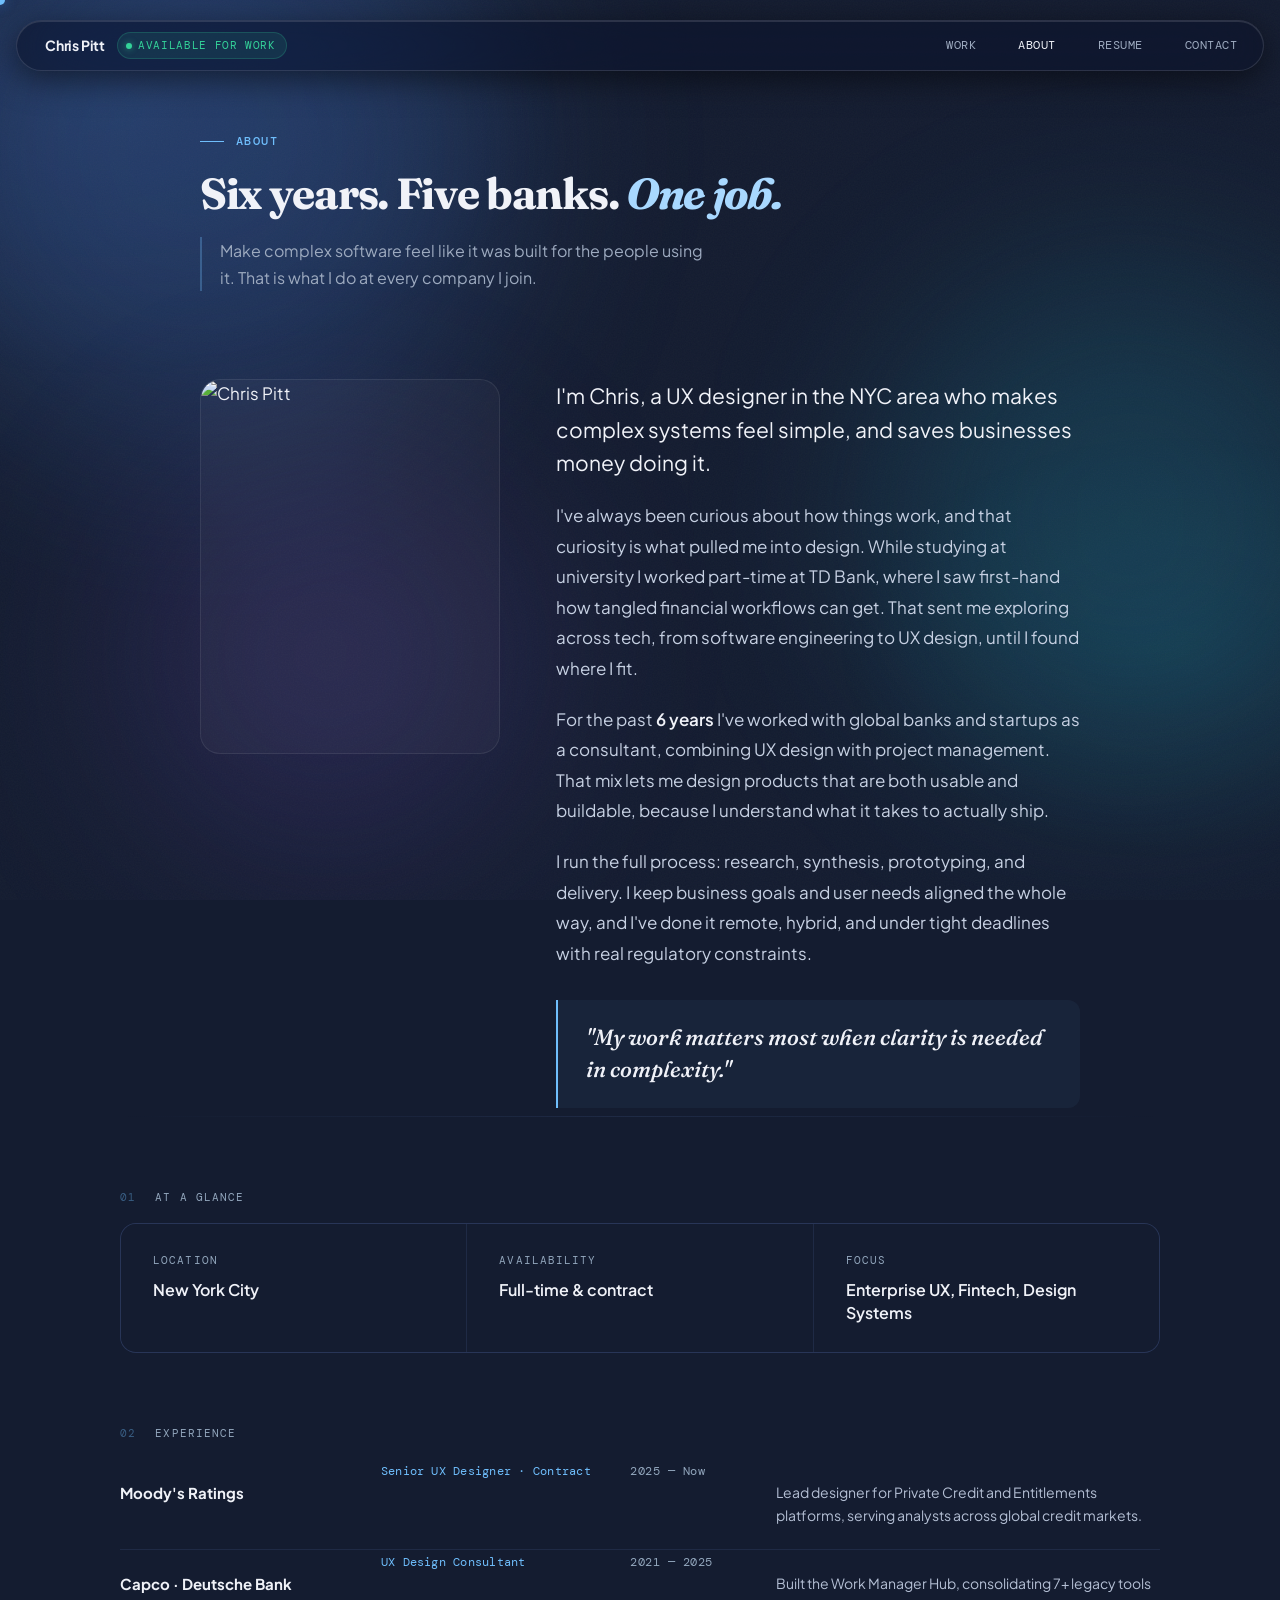
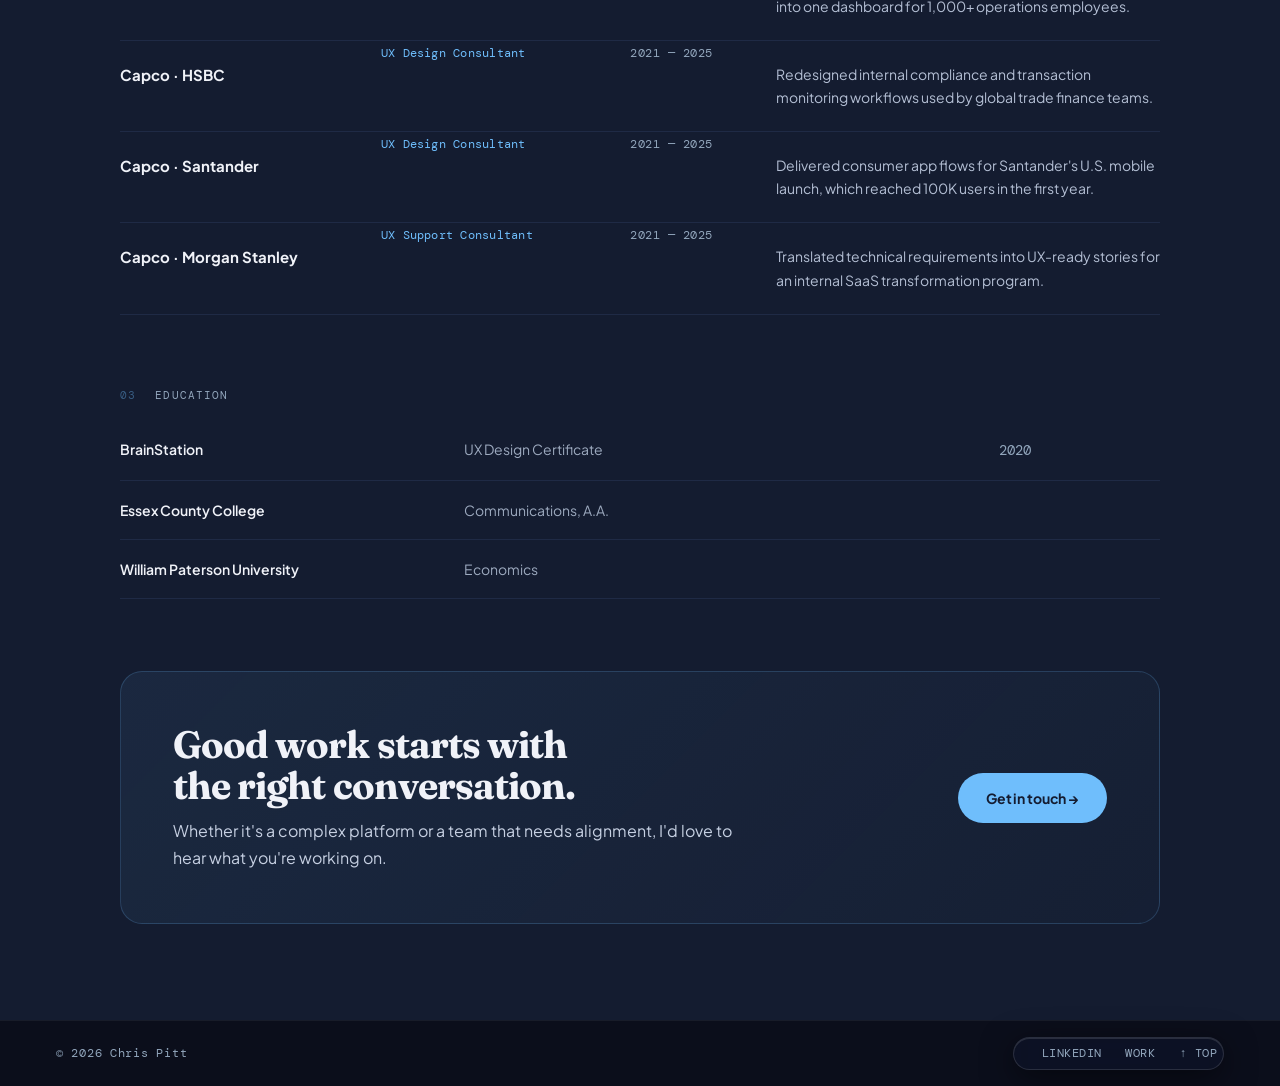
==== about.html @ 43b33322 "Fix About CTA wrapping to 2 lines on mobile Reduce CTA padding and heading size at small breakpoints" ====
<!DOCTYPE html>
<html lang="en">
<head>
  <meta charset="UTF-8" />
  <meta name="viewport" content="width=device-width, initial-scale=1.0" />
  <title>About — Chris Pitt UX Designer</title>
  <meta name="description" content="Senior UX Designer based in New York. 6+ years designing enterprise platforms for global financial institutions." />
  <link rel="preconnect" href="https://fonts.googleapis.com" />
  <link rel="preconnect" href="https://fonts.gstatic.com" crossorigin />
  <link href="https://fonts.googleapis.com/css2?family=Plus+Jakarta+Sans:wght@300;400;500;600;700;800&family=DM+Mono:wght@300;400;500&family=Fraunces:ital,wght@0,400;0,700;0,800;1,400;1,700&display=swap" rel="stylesheet" />
  <style>
    *, *::before, *::after { box-sizing: border-box; margin: 0; padding: 0; }
    html { scroll-behavior: smooth; }
    :root {
      --bg: #141C30; --border: rgba(99,130,200,.14);
      --text: #F0F2F8; --muted: #9DAABF; --subtle: #92A6BC;
      --accent: #6FBEFC; --accent-2: #A8D8FF;
      --ease: cubic-bezier(0.16, 1, 0.3, 1);
    }
    body { background: var(--bg); color: var(--text); font-family: 'Plus Jakarta Sans', sans-serif; font-size: 17px; line-height: 1.6; -webkit-font-smoothing: antialiased; overflow-x: hidden; cursor: none; }
    body::before { content: ''; position: fixed; inset: 0; background: radial-gradient(ellipse 60% 50% at 8% 12%, rgba(79,142,247,.11) 0%, transparent 60%), radial-gradient(ellipse 45% 40% at 92% 72%, rgba(34,211,238,.07) 0%, transparent 60%); pointer-events: none; z-index: 0; }
    body::after { content: ''; position: fixed; inset: 0; pointer-events: none; z-index: 0; opacity: 0.035; background-image: url("data:image/svg+xml,%3Csvg xmlns='http://www.w3.org/2000/svg' width='300' height='300'%3E%3Cfilter id='n'%3E%3CfeTurbulence type='fractalNoise' baseFrequency='0.75' numOctaves='4' stitchTiles='stitch'/%3E%3C/filter%3E%3Crect width='300' height='300' filter='url(%23n)'/%3E%3C/svg%3E"); background-size: 300px 300px; }
    a { color: inherit; text-decoration: none; cursor: none; }
    ul { list-style: none; }
    button { font-family: inherit; cursor: none; border: none; background: none; }

    #progress-bar { position: fixed; top: 0; left: 0; height: 2px; width: 0%; background: linear-gradient(90deg, var(--accent), #A8D8FF); z-index: 9998; transition: width .1s linear; box-shadow: 0 0 8px rgba(111,190,252,.5); }
    #cur { width: 10px; height: 10px; background: var(--accent); border-radius: 50%; position: fixed; top: 0; left: 0; pointer-events: none; z-index: 9999; transform: translate(-50%,-50%); transition: width .2s var(--ease), height .2s var(--ease), opacity .2s; box-shadow: 0 0 12px rgba(79,142,247,.5); }
    body.ch #cur { width: 36px; height: 36px; opacity: .6; }

    .bg-orbs { position: fixed; inset: 0; pointer-events: none; z-index: 0; overflow: hidden; }
    .bg-orb { position: absolute; border-radius: 50%; filter: blur(100px); animation: drift 22s ease-in-out infinite; }
    .bg-orb-1 { width: 600px; height: 600px; top: -150px; left: -100px; background: rgba(79,142,247,.22); }
    .bg-orb-2 { width: 500px; height: 500px; top: 30%; right: -100px; background: rgba(34,211,238,.15); animation-delay: -7s; animation-duration: 25s; }
    .bg-orb-3 { width: 400px; height: 400px; bottom: 5%; left: 10%; background: rgba(139,92,246,.15); animation-delay: -14s; }
    @keyframes drift { 0%,100%{transform:translate(0,0) scale(1)} 33%{transform:translate(40px,-50px) scale(1.06)} 66%{transform:translate(-30px,35px) scale(.95)} }
    .particles { position: fixed; inset: 0; pointer-events: none; z-index: 0; overflow: hidden; }
    .particle { position: absolute; width: 2px; height: 2px; background: white; border-radius: 50%; opacity: 0; animation: float-up linear infinite; }
    @keyframes float-up { 0%{transform:translateY(100vh) scale(0);opacity:0} 10%{opacity:.4} 90%{opacity:.15} 100%{transform:translateY(-10vh) scale(1.2);opacity:0} }

    main, header, footer { position: relative; z-index: 1; }

    /* ── Nav ── */
    .site-header { position: fixed; top: 20px; left: 50%; transform: translateX(-50%); z-index: 100; width: calc(100% - 32px); max-width: 1400px; }
    nav { display: flex; align-items: center; justify-content: space-between; padding: 6px 6px 6px 28px; background: rgba(15,20,40,.65); backdrop-filter: blur(40px) saturate(200%); -webkit-backdrop-filter: blur(40px) saturate(200%); border: 1px solid rgba(255,255,255,.12); border-radius: 100px; box-shadow: inset 0 1px 0 rgba(255,255,255,.12), 0 8px 32px rgba(0,0,0,.5); }
    .nav-logo { font-size: 14px; font-weight: 700; color: var(--text); letter-spacing: -.015em; }
    .nav-links { display: flex; align-items: center; gap: 2px; }
    .nav-link { font-family: 'DM Mono', monospace; font-size: 12px; color: var(--muted); letter-spacing: .04em; text-transform: uppercase; padding: 9px 20px; border-radius: 100px; transition: background .2s var(--ease), color .2s var(--ease); display: block; }
    .nav-link:hover { background: rgba(255,255,255,.08); color: var(--text); }
    .nav-link.active { color: var(--text); }

    /* ── Editorial Hero ── */
    .hero { padding: 132px 80px 24px; max-width: 1040px; margin: 0 auto; }
    .hero-eyebrow { font-family: 'DM Mono', monospace; font-size: 12px; color: var(--accent); letter-spacing: .12em; text-transform: uppercase; font-weight: 500; margin-bottom: 20px; display: flex; align-items: center; gap: 12px; }
    .hero-eyebrow::before { content: ''; display: block; width: 24px; height: 1px; background: var(--accent); }
    .hero-statement { font-family: 'Fraunces', serif; font-size: clamp(30px, 3.4vw, 46px); font-weight: 700; line-height: 1.05; letter-spacing: -.03em; margin-bottom: 20px; }
    .hero-statement em { font-style: italic; color: var(--accent-2); }
    .hero-one-liner { font-size: 16px; color: var(--muted); max-width: 520px; line-height: 1.7; border-left: 2px solid rgba(111,190,252,.3); padding-left: 18px; }

    /* ── Story ── */
    .story-wrap { max-width: 1040px; margin: 0 auto; padding: 64px 80px 8px; }
    .story { display: grid; grid-template-columns: 300px 1fr; gap: 56px; align-items: start; }
    .story-portrait { aspect-ratio: 4/5; border-radius: 20px; overflow: hidden; background: rgba(255,255,255,.03); border: 1px solid rgba(255,255,255,.08); display: flex; align-items: center; justify-content: center; position: sticky; top: 120px; }
    .story-portrait img { width: 100%; height: 100%; object-fit: cover; display: block; }
    .story-portrait-ph { display: flex; flex-direction: column; align-items: center; gap: 12px; color: var(--subtle); }
    .story-portrait-ph span { font-family: 'DM Mono', monospace; font-size: 11px; letter-spacing: .08em; text-transform: uppercase; }
    .story-body p { font-size: 17px; color: #C6D0E2; line-height: 1.8; margin-bottom: 20px; }
    .story-body p strong { color: var(--text); font-weight: 600; }
    .story-lead { font-size: 21px !important; color: var(--text) !important; line-height: 1.6 !important; }
    .story-quote { margin-top: 32px; padding: 22px 28px; border-left: 2px solid var(--accent); background: rgba(111,190,252,.05); border-radius: 0 12px 12px 0; }
    .story-quote p { font-family: 'Fraunces', serif; font-size: 22px; font-weight: 500; font-style: italic; color: var(--text); line-height: 1.45; margin: 0 !important; }

    /* ── Divider ── */
    .section-divider { height: 1px; background: linear-gradient(90deg, transparent, var(--border), transparent); margin: 0 80px; max-width: 1040px; margin-left: auto; margin-right: auto; }

    /* ── Facts layout ── */
    .facts-wrap { max-width: 1200px; margin: 0 auto; padding: 72px 80px 96px; }

    /* ── Section header ── */
    .facts-section-head { display: flex; align-items: baseline; gap: 20px; margin-bottom: 16px; }
    .facts-section-num { font-family: 'DM Mono', monospace; font-size: 11px; color: rgba(111,190,252,.4); letter-spacing: .06em; }
    .facts-section-label { font-family: 'DM Mono', monospace; font-size: 11px; color: var(--subtle); letter-spacing: .10em; text-transform: uppercase; }

    /* ── Experience table ── */
    .exp-table { width: 100%; border-collapse: collapse; margin-bottom: 72px; }
    .exp-table tbody tr { border-bottom: 1px solid var(--border); transition: background .2s var(--ease); }
    .exp-table tbody tr:hover { background: rgba(255,255,255,.025); }
    .exp-table td { padding: 22px 0; vertical-align: top; }
    .exp-table td:not(:first-child) { padding-left: 32px; }
    .exp-col-company { font-size: 15px; font-weight: 700; color: var(--text); white-space: nowrap; width: 22%; }
    .exp-col-role { font-family: 'DM Mono', monospace; font-size: 12px; color: var(--accent); letter-spacing: .02em; width: 24%; padding-top: 3px !important; }
    .exp-col-year { font-family: 'DM Mono', monospace; font-size: 12px; color: var(--subtle); letter-spacing: .04em; white-space: nowrap; width: 14%; padding-top: 3px !important; }
    .exp-col-desc { font-size: 14px; color: #B4BFD4; line-height: 1.65; }

    /* ── Quick facts row ── */
    .quick-facts { display: grid; grid-template-columns: repeat(3, 1fr); gap: 1px; background: var(--border); border: 1px solid var(--border); border-radius: 16px; overflow: hidden; margin-bottom: 72px; }
    .qf-cell { background: var(--bg); padding: 28px 32px; }
    .qf-label { font-family: 'DM Mono', monospace; font-size: 11px; color: var(--subtle); letter-spacing: .10em; text-transform: uppercase; margin-bottom: 10px; }
    .qf-value { font-size: 16px; font-weight: 600; color: var(--text); line-height: 1.4; }

    /* ── Education table ── */
    .edu-table { width: 100%; border-collapse: collapse; margin-bottom: 72px; }
    .edu-table tbody tr { border-bottom: 1px solid var(--border); }
    .edu-table td { padding: 18px 0; font-size: 14px; vertical-align: baseline; }
    .edu-table td:not(:first-child) { padding-left: 32px; }
    .edu-col-school { font-weight: 600; color: var(--text); width: 30%; }
    .edu-col-degree { color: var(--muted); }
    .edu-col-year { font-family: 'DM Mono', monospace; font-size: 12px; color: var(--subtle); white-space: nowrap; }

    /* ── CTA ── */
    .about-cta { display: flex; align-items: center; justify-content: space-between; gap: 32px; flex-wrap: wrap; padding: 52px; background: linear-gradient(135deg, rgba(111,190,252,.08), rgba(111,190,252,.02)); border: 1px solid rgba(111,190,252,.2); border-radius: 22px; }
    .about-cta-copy { max-width: 560px; }
    .about-cta-h { font-family: 'Fraunces', serif; font-size: clamp(26px, 3.2vw, 38px); font-weight: 700; letter-spacing: -.025em; color: var(--text); line-height: 1.08; margin-bottom: 12px; }
    .about-cta-h em { font-style: italic; color: var(--accent-2); }
    .about-cta-text { font-size: 16px; color: #C6D0E2; line-height: 1.65; }
    .btn-primary { display: inline-flex; align-items: center; gap: 8px; background: var(--accent); color: var(--bg); font-size: 14px; font-weight: 700; padding: 14px 28px; border-radius: 100px; transition: opacity .2s var(--ease), transform .2s var(--ease); white-space: nowrap; letter-spacing: -.01em; }
    .btn-primary:hover { filter: brightness(1.12); }
    @media (hover: hover) { .btn-primary:active { transform: scale(0.97); } }

    footer { padding: 16px 56px; background: rgba(10,14,26,.9); border-top: 1px solid rgba(255,255,255,.06); display: flex; align-items: center; justify-content: space-between; flex-wrap: wrap; gap: 8px; color: var(--subtle); font-family: 'DM Mono', monospace; font-size: 12px; letter-spacing: .06em; position: relative; z-index: 1; }
    .f-copy { white-space: nowrap; }
    .f-flinks { display: flex; align-items: center; gap: 24px; }
    .f-flink { color: var(--subtle); letter-spacing: .04em; text-transform: uppercase; transition: color .2s var(--ease); }
    .f-flink:hover { color: var(--accent); }

    .reveal { opacity: 0; transform: translateY(18px); transition: opacity .6s var(--ease), transform .6s var(--ease); }
    .reveal.on { opacity: 1; transform: translateY(0); }
    .reveal.d1 { transition-delay: .08s; }
    .reveal.d2 { transition-delay: .16s; }
    .reveal.d3 { transition-delay: .24s; }

    /* ── Mobile hamburger ── */
    .hamburger { display: none; flex-direction: column; justify-content: center; align-items: center; width: 40px; height: 40px; gap: 5px; background: rgba(255,255,255,.06); border: 1px solid rgba(255,255,255,.1); border-radius: 100px; cursor: pointer; transition: background .2s; }
    .hamburger:hover { background: rgba(255,255,255,.1); }
    .hamburger span { display: block; width: 16px; height: 1.5px; background: var(--text); border-radius: 2px; transition: transform .25s var(--ease), opacity .25s; }
    .hamburger.open span:nth-child(1) { transform: translateY(6.5px) rotate(45deg); }
    .hamburger.open span:nth-child(2) { opacity: 0; transform: scaleX(0); }
    .hamburger.open span:nth-child(3) { transform: translateY(-6.5px) rotate(-45deg); }
    .nav-drawer { display: none; position: fixed; inset: 0; z-index: 199; background: rgba(10,14,26,.97); backdrop-filter: blur(40px); -webkit-backdrop-filter: blur(40px); flex-direction: column; align-items: center; justify-content: center; gap: 8px; opacity: 0; pointer-events: none; transition: opacity .28s var(--ease); }
    .nav-drawer.open { opacity: 1; pointer-events: all; }
    .nav-drawer a { font-family: 'Fraunces', serif; font-size: clamp(36px, 10vw, 56px); font-weight: 700; letter-spacing: -.03em; color: var(--muted); transition: color .2s; }
    .nav-drawer a:hover { color: var(--text); }

    @media (max-width: 600px) {
      nav { padding: 6px 6px 6px 20px; }
      .nav-links { display: none; }
      .hamburger { display: flex; }
      .nav-drawer { display: flex; }
    }

    @media (max-width: 860px) {
      .hero { padding: 120px 24px 60px; }
      .story-wrap { padding: 40px 24px 8px; }
      .story { grid-template-columns: 1fr; gap: 28px; }
      .story-portrait { position: static; max-width: 220px; }
      .story-lead { font-size: 19px !important; }
      .facts-wrap { padding: 48px 24px 72px; }
      .section-divider { margin: 0 24px; }
      .exp-table td:not(:first-child) { padding-left: 16px; }
      .exp-col-role, .exp-col-year { display: none; }
      .quick-facts { grid-template-columns: 1fr; }
      .about-cta { flex-direction: column; padding: 40px 32px; }
      footer { padding: 24px; }
    }

    @media (max-width: 560px) {
      .about-cta { padding: 32px 24px; }
      .about-cta-h { font-size: 22px; }
    }

    /* ── Contact Modal ── */
    .cmodal-overlay { position: fixed; inset: 0; z-index: 2000; background: rgba(0,0,0,.72); backdrop-filter: blur(8px); -webkit-backdrop-filter: blur(8px); display: flex; align-items: center; justify-content: center; padding: 24px; opacity: 0; pointer-events: none; transition: opacity .25s var(--ease); }
    .cmodal-overlay.open { opacity: 1; pointer-events: all; }
    .cmodal { background: #111827; border: 1px solid rgba(255,255,255,.12); border-radius: 24px; padding: 40px; width: 100%; max-width: 440px; position: relative; transform: translateY(16px) scale(0.98); transition: transform .35s var(--ease); box-shadow: 0 24px 80px rgba(0,0,0,.6), inset 0 1px 0 rgba(255,255,255,.1); }
    .cmodal-overlay.open .cmodal { transform: translateY(0) scale(1); }
    .cmodal-close { position: absolute; top: 16px; right: 16px; width: 32px; height: 32px; border-radius: 50%; background: rgba(255,255,255,.08); border: 1px solid rgba(255,255,255,.1); color: var(--muted); font-size: 16px; line-height: 1; display: flex; align-items: center; justify-content: center; outline: none; transition: background .2s var(--ease), color .2s var(--ease); }
    .cmodal-close:hover { background: rgba(255,255,255,.14); color: var(--text); }
    .cmodal-avail { display: inline-flex; align-items: center; gap: 6px; background: rgba(52,211,153,.1); border: 1px solid rgba(52,211,153,.2); border-radius: 100px; padding: 4px 10px 4px 8px; margin-bottom: 20px; }
    .cmodal-avail-dot { width: 6px; height: 6px; border-radius: 50%; background: #34D399; box-shadow: 0 0 6px rgba(52,211,153,.6); flex-shrink: 0; }
    .cmodal-avail-text { font-family: 'DM Mono', monospace; font-size: 11px; color: #34D399; letter-spacing: .06em; text-transform: uppercase; }
    .cmodal-h { font-family: 'Fraunces', serif; font-size: 32px; font-weight: 700; letter-spacing: -.03em; margin-bottom: 8px; color: var(--text); }
    .cmodal-sub { font-size: 14px; color: var(--muted); line-height: 1.6; margin-bottom: 32px; }
    .cmodal-rows { display: flex; flex-direction: column; gap: 10px; }
    .cmodal-row { display: flex; align-items: center; justify-content: space-between; background: rgba(255,255,255,.05); border: 1px solid rgba(255,255,255,.08); border-radius: 14px; padding: 18px 20px; transition: background .2s var(--ease), border-color .2s var(--ease); text-decoration: none; color: inherit; }
    a.cmodal-row:hover { background: rgba(255,255,255,.09); border-color: rgba(111,190,252,.3); }
    .cmodal-row-label { font-family: 'DM Mono', monospace; font-size: 11px; color: var(--subtle); letter-spacing: .08em; text-transform: uppercase; margin-bottom: 4px; }
    .cmodal-row-value { font-size: 15px; font-weight: 600; color: var(--text); }
    .cmodal-copy-btn { font-family: 'DM Mono', monospace; font-size: 11px; color: var(--accent); background: rgba(111,190,252,.1); border: 1px solid rgba(111,190,252,.2); border-radius: 100px; padding: 6px 14px; letter-spacing: .04em; text-transform: uppercase; transition: background .2s var(--ease); flex-shrink: 0; }
    .cmodal-copy-btn:hover { background: rgba(111,190,252,.2); }
    .cmodal-arrow { color: var(--accent); font-size: 18px; transition: transform .2s var(--ease); flex-shrink: 0; }
    a.cmodal-row:hover .cmodal-arrow { transform: translateX(3px); }
  </style>
</head>
<body>
  <div id="progress-bar"></div>
  <div id="cur"></div>
  <div class="bg-orbs" aria-hidden="true">
    <div class="bg-orb bg-orb-1"></div>
    <div class="bg-orb bg-orb-2"></div>
    <div class="bg-orb bg-orb-3"></div>
  </div>
  <div class="particles" id="particles" aria-hidden="true"></div>

  <header class="site-header">
    <nav>
      <div style="display:flex;align-items:center;gap:12px;">
        <a href="index.html" class="nav-logo">Chris Pitt</a>
        <div style="display:flex;align-items:center;gap:6px;background:rgba(52,211,153,.1);border:1px solid rgba(52,211,153,.2);border-radius:100px;padding:4px 10px 4px 8px;">
          <span style="width:6px;height:6px;border-radius:50%;background:#34D399;display:block;box-shadow:0 0 6px rgba(52,211,153,.6);"></span>
          <span style="font-family:'DM Mono',monospace;font-size:11px;color:#34D399;letter-spacing:.06em;text-transform:uppercase;white-space:nowrap;">Available for Work</span>
        </div>
      </div>
      <ul class="nav-links">
        <li><a href="index.html#work" class="nav-link">Work</a></li>
        <li><a href="about.html" class="nav-link active">About</a></li>
        <li><a href="Chris-Pitt-Resume.pdf" target="_blank" class="nav-link">Resume</a></li>
        <li><a href="#" class="nav-link" data-contact>Contact</a></li>
      </ul>
      <button class="hamburger" aria-label="Open menu" aria-expanded="false" id="ham">
        <span></span><span></span><span></span>
      </button>
    </nav>
  </header>

  <!-- Mobile nav drawer -->
  <nav class="nav-drawer" id="drawer" aria-label="Mobile navigation">
    <a href="index.html#work" class="drawer-link">Work</a>
    <a href="about.html" class="drawer-link">About</a>
    <a href="Chris-Pitt-Resume.pdf" target="_blank" class="drawer-link">Resume</a>
    <a href="#" class="drawer-link" data-contact>Contact</a>
  </nav>

  <main>

    <!-- Editorial Hero -->
    <section class="hero">
      <div class="hero-eyebrow reveal">About</div>
      <h1 class="hero-statement reveal d1">Six years. Five banks. <em>One job.</em></h1>
      <p class="hero-one-liner reveal d2">Make complex software feel like it was built for the people using it. That is what I do at every company I join.</p>
    </section>

    <!-- Story -->
    <div class="story-wrap">
      <div class="story">
        <div class="story-portrait reveal">
          <img src="About Me/zEKUlUUzoTye8W2gXABAYfNmucQ.avif" alt="Chris Pitt">
        </div>
        <div class="story-body reveal d1">
          <p class="story-lead">I'm Chris, a UX designer in the NYC area who makes complex systems feel simple, and saves businesses money doing it.</p>
          <p>I've always been curious about how things work, and that curiosity is what pulled me into design. While studying at university I worked part-time at TD Bank, where I saw first-hand how tangled financial workflows can get. That sent me exploring across tech, from software engineering to UX design, until I found where I fit.</p>
          <p>For the past <strong>6 years</strong> I've worked with global banks and startups as a consultant, combining UX design with project management. That mix lets me design products that are both usable and buildable, because I understand what it takes to actually ship.</p>
          <p>I run the full process: research, synthesis, prototyping, and delivery. I keep business goals and user needs aligned the whole way, and I've done it remote, hybrid, and under tight deadlines with real regulatory constraints.</p>
          <div class="story-quote">
            <p>"My work matters most when clarity is needed in complexity."</p>
          </div>
        </div>
      </div>
    </div>

    <div class="section-divider reveal"></div>

    <!-- Facts Section -->
    <div class="facts-wrap">

      <!-- Quick facts -->
      <div class="facts-section-head reveal">
        <span class="facts-section-num">01</span>
        <span class="facts-section-label">At a glance</span>
      </div>
      <div class="quick-facts reveal d1">
        <div class="qf-cell">
          <div class="qf-label">Location</div>
          <div class="qf-value">New York City</div>
        </div>
        <div class="qf-cell">
          <div class="qf-label">Availability</div>
          <div class="qf-value">Full-time &amp; contract</div>
        </div>
        <div class="qf-cell">
          <div class="qf-label">Focus</div>
          <div class="qf-value">Enterprise UX, Fintech, Design Systems</div>
        </div>
      </div>

      <!-- Experience table -->
      <div class="facts-section-head reveal">
        <span class="facts-section-num">02</span>
        <span class="facts-section-label">Experience</span>
      </div>
      <table class="exp-table reveal d1" aria-label="Work experience">
        <tbody>
          <tr>
            <td class="exp-col-company">Moody's Ratings</td>
            <td class="exp-col-role">Senior UX Designer · Contract</td>
            <td class="exp-col-year">2025 — Now</td>
            <td class="exp-col-desc">Lead designer for Private Credit and Entitlements platforms, serving analysts across global credit markets.</td>
          </tr>
          <tr>
            <td class="exp-col-company">Capco · Deutsche Bank</td>
            <td class="exp-col-role">UX Design Consultant</td>
            <td class="exp-col-year">2021 — 2025</td>
            <td class="exp-col-desc">Built the Work Manager Hub, consolidating 7+ legacy tools into one dashboard for 1,000+ operations employees.</td>
          </tr>
          <tr>
            <td class="exp-col-company">Capco · HSBC</td>
            <td class="exp-col-role">UX Design Consultant</td>
            <td class="exp-col-year">2021 — 2025</td>
            <td class="exp-col-desc">Redesigned internal compliance and transaction monitoring workflows used by global trade finance teams.</td>
          </tr>
          <tr>
            <td class="exp-col-company">Capco · Santander</td>
            <td class="exp-col-role">UX Design Consultant</td>
            <td class="exp-col-year">2021 — 2025</td>
            <td class="exp-col-desc">Delivered consumer app flows for Santander's U.S. mobile launch, which reached 100K users in the first year.</td>
          </tr>
          <tr>
            <td class="exp-col-company">Capco · Morgan Stanley</td>
            <td class="exp-col-role">UX Support Consultant</td>
            <td class="exp-col-year">2021 — 2025</td>
            <td class="exp-col-desc">Translated technical requirements into UX-ready stories for an internal SaaS transformation program.</td>
          </tr>
        </tbody>
      </table>

      <!-- Education -->
      <div class="facts-section-head reveal">
        <span class="facts-section-num">03</span>
        <span class="facts-section-label">Education</span>
      </div>
      <table class="edu-table reveal d1" aria-label="Education">
        <tbody>
          <tr>
            <td class="edu-col-school">BrainStation</td>
            <td class="edu-col-degree">UX Design Certificate</td>
            <td class="edu-col-year">2020</td>
          </tr>
          <tr>
            <td class="edu-col-school">Essex County College</td>
            <td class="edu-col-degree">Communications, A.A.</td>
            <td class="edu-col-year"></td>
          </tr>
          <tr>
            <td class="edu-col-school">William Paterson University</td>
            <td class="edu-col-degree">Economics</td>
            <td class="edu-col-year"></td>
          </tr>
        </tbody>
      </table>

      <!-- CTA -->
      <div class="about-cta reveal">
        <div class="about-cta-copy">
          <h2 class="about-cta-h">Good work starts with<br>the right conversation.</h2>
          <p class="about-cta-text">Whether it's a complex platform or a team that needs alignment, I'd love to hear what you're working on.</p>
        </div>
        <a href="#" class="btn-primary" data-contact>Get in touch →</a>
      </div>

    </div>
  </main>

  <footer>
    <span class="f-copy">© 2026 Chris Pitt</span>
    <nav class="f-flinks">
      <a href="https://www.linkedin.com/in/chris-pitt1/" class="f-flink" target="_blank" rel="noopener">LinkedIn</a>
      <a href="index.html#work" class="f-flink">Work</a>
      <a href="#" class="f-flink" onclick="window.scrollTo({top:0,behavior:'smooth'});return false;">↑ Top</a>
    </nav>
  </footer>

  <script>
    const cur = document.getElementById('cur');
    document.addEventListener('mousemove', e => { cur.style.left = e.clientX + 'px'; cur.style.top = e.clientY + 'px'; });
    document.querySelectorAll('a, button').forEach(el => {
      el.addEventListener('mouseenter', () => document.body.classList.add('ch'));
      el.addEventListener('mouseleave', () => document.body.classList.remove('ch'));
    });
    const progressBar = document.getElementById('progress-bar');
    window.addEventListener('scroll', () => {
      progressBar.style.width = Math.min(window.scrollY / (document.body.scrollHeight - window.innerHeight) * 100, 100) + '%';
    }, { passive: true });
    const obs = new IntersectionObserver(entries => {
      entries.forEach(e => { if (e.isIntersecting) { e.target.classList.add('on'); obs.unobserve(e.target); } });
    }, { threshold: 0.06 });
    document.querySelectorAll('.reveal').forEach(el => obs.observe(el));
    const pc = document.getElementById('particles');
    for (let i = 0; i < 12; i++) {
      const p = document.createElement('div'); p.className = 'particle';
      p.style.left = Math.random() * 100 + 'vw';
      p.style.width = p.style.height = (Math.random() * 1.5 + 1) + 'px';
      p.style.animationDuration = (Math.random() * 25 + 20) + 's';
      p.style.animationDelay = (Math.random() * 20) + 's';
      pc.appendChild(p);
    }

    // Hamburger
    const ham = document.getElementById('ham');
    const drawer = document.getElementById('drawer');
    ham.addEventListener('click', () => {
      const open = drawer.classList.toggle('open');
      ham.classList.toggle('open', open);
      ham.setAttribute('aria-expanded', open);
      document.body.style.overflow = open ? 'hidden' : '';
    });
    document.querySelectorAll('.drawer-link').forEach(l => {
      l.addEventListener('click', () => {
        drawer.classList.remove('open');
        ham.classList.remove('open');
        ham.setAttribute('aria-expanded', 'false');
        document.body.style.overflow = '';
      });
    });
  </script>

  <!-- Contact Modal -->
  <div id="cmodal" class="cmodal-overlay" role="dialog" aria-modal="true" aria-label="Contact Chris Pitt">
    <div class="cmodal">
      <button class="cmodal-close" id="cmodal-close" aria-label="Close">×</button>
      <div class="cmodal-avail"><span class="cmodal-avail-dot"></span><span class="cmodal-avail-text">Available for Work</span></div>
      <h2 class="cmodal-h">Let's talk.</h2>
      <p class="cmodal-sub">Available for full-time and contract roles in NYC and remote.</p>
      <div class="cmodal-rows">
        <div class="cmodal-row" style="cursor:default;">
          <div>
            <div class="cmodal-row-label">Email</div>
            <div class="cmodal-row-value">c.pitt848@gmail.com</div>
          </div>
          <button class="cmodal-copy-btn" id="cmodal-copy">Copy</button>
        </div>
        <a href="https://www.linkedin.com/in/chris-pitt1/" target="_blank" rel="noopener" class="cmodal-row">
          <div>
            <div class="cmodal-row-label">LinkedIn</div>
            <div class="cmodal-row-value">linkedin.com/in/chris-pitt1</div>
          </div>
          <span class="cmodal-arrow">→</span>
        </a>
        <a href="Chris-Pitt-Resume.pdf" target="_blank" class="cmodal-row">
          <div>
            <div class="cmodal-row-label">Resume</div>
            <div class="cmodal-row-value">View PDF</div>
          </div>
          <span class="cmodal-arrow">↗</span>
        </a>
      </div>
    </div>
  </div>
  <script>
  (function() {
    const overlay = document.getElementById('cmodal');
    const open = e => { if(e) e.preventDefault(); overlay.classList.add('open'); document.body.style.overflow='hidden'; };
    const close = () => { overlay.classList.remove('open'); document.body.style.overflow=''; };
    document.getElementById('cmodal-close').addEventListener('click', close);
    overlay.addEventListener('click', e => { if(e.target===overlay) close(); });
    document.addEventListener('keydown', e => { if(e.key==='Escape') close(); });
    document.getElementById('cmodal-copy').addEventListener('click', function() {
      navigator.clipboard.writeText('c.pitt848@gmail.com');
      this.textContent='Copied!'; setTimeout(()=>this.textContent='Copy',2000);
    });
    document.querySelectorAll('[data-contact]').forEach(el => el.addEventListener('click', open));
  })();
  </script>
</body>
</html>
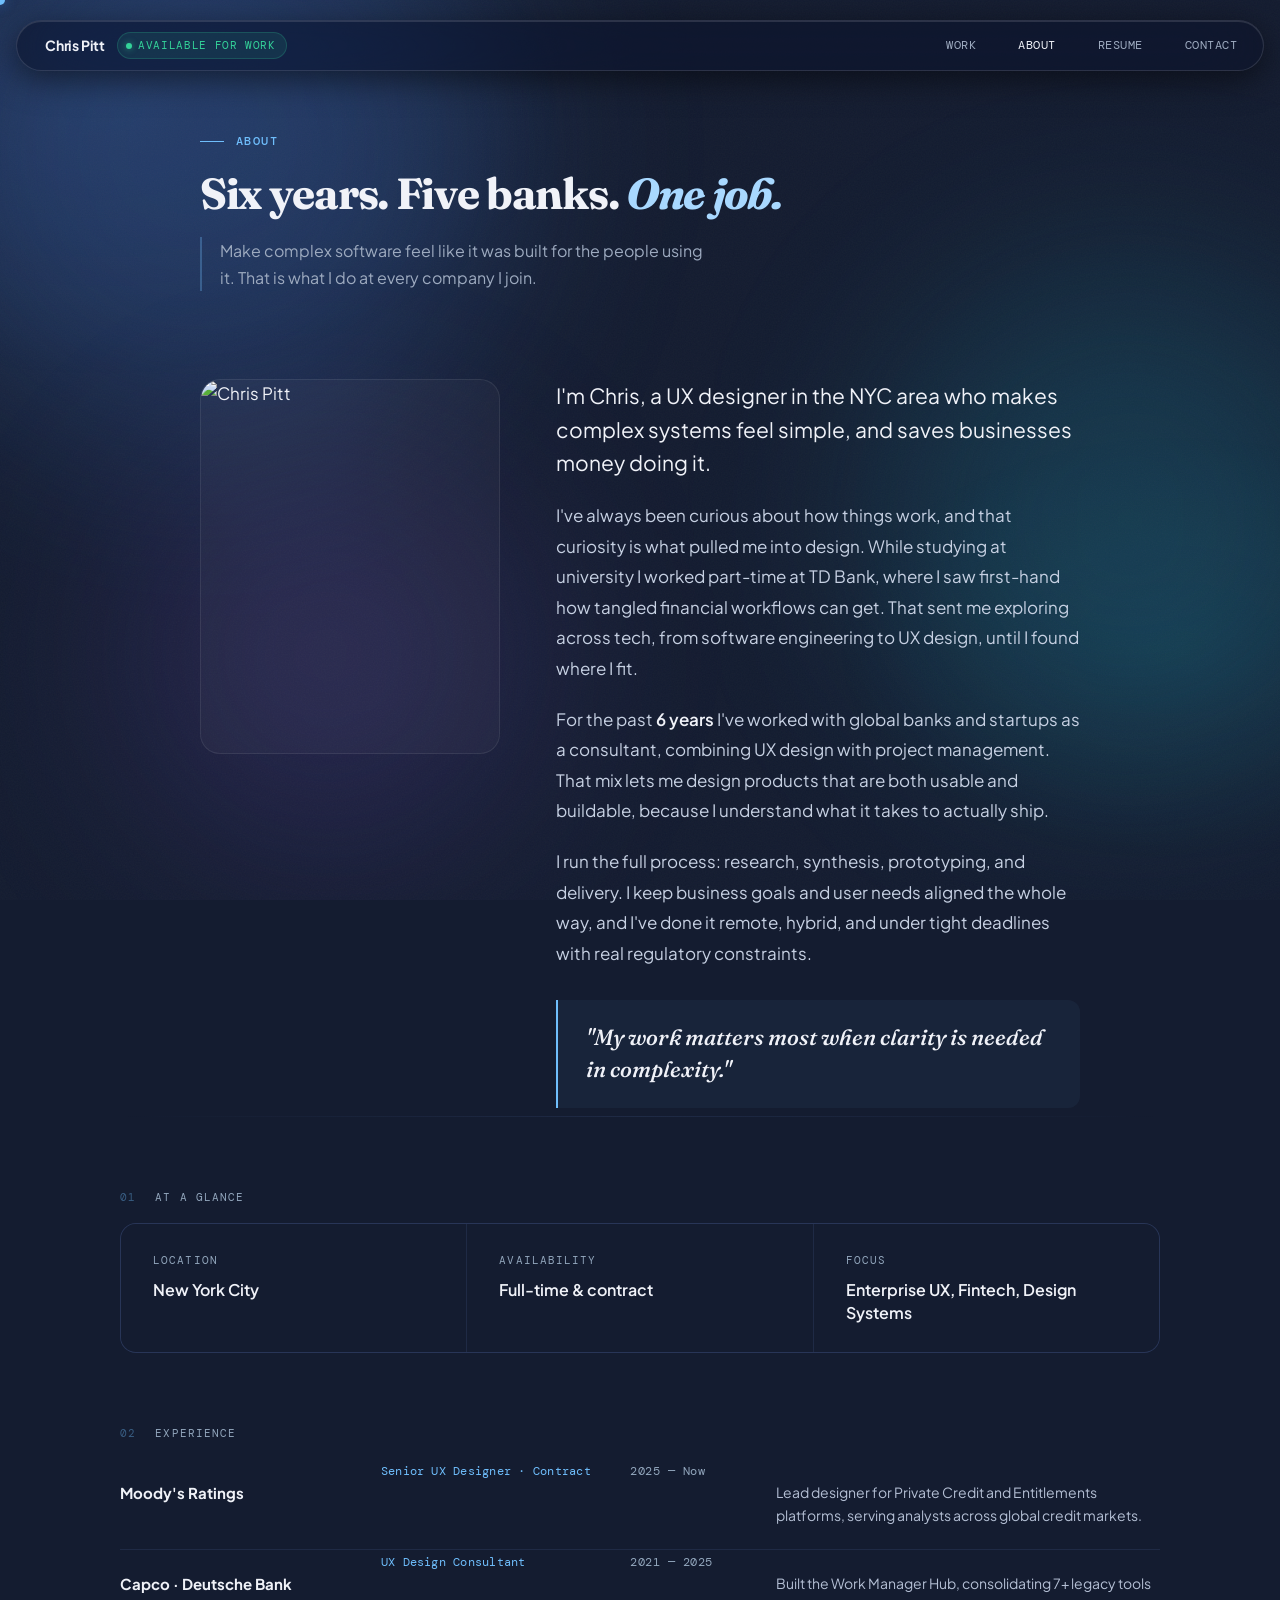
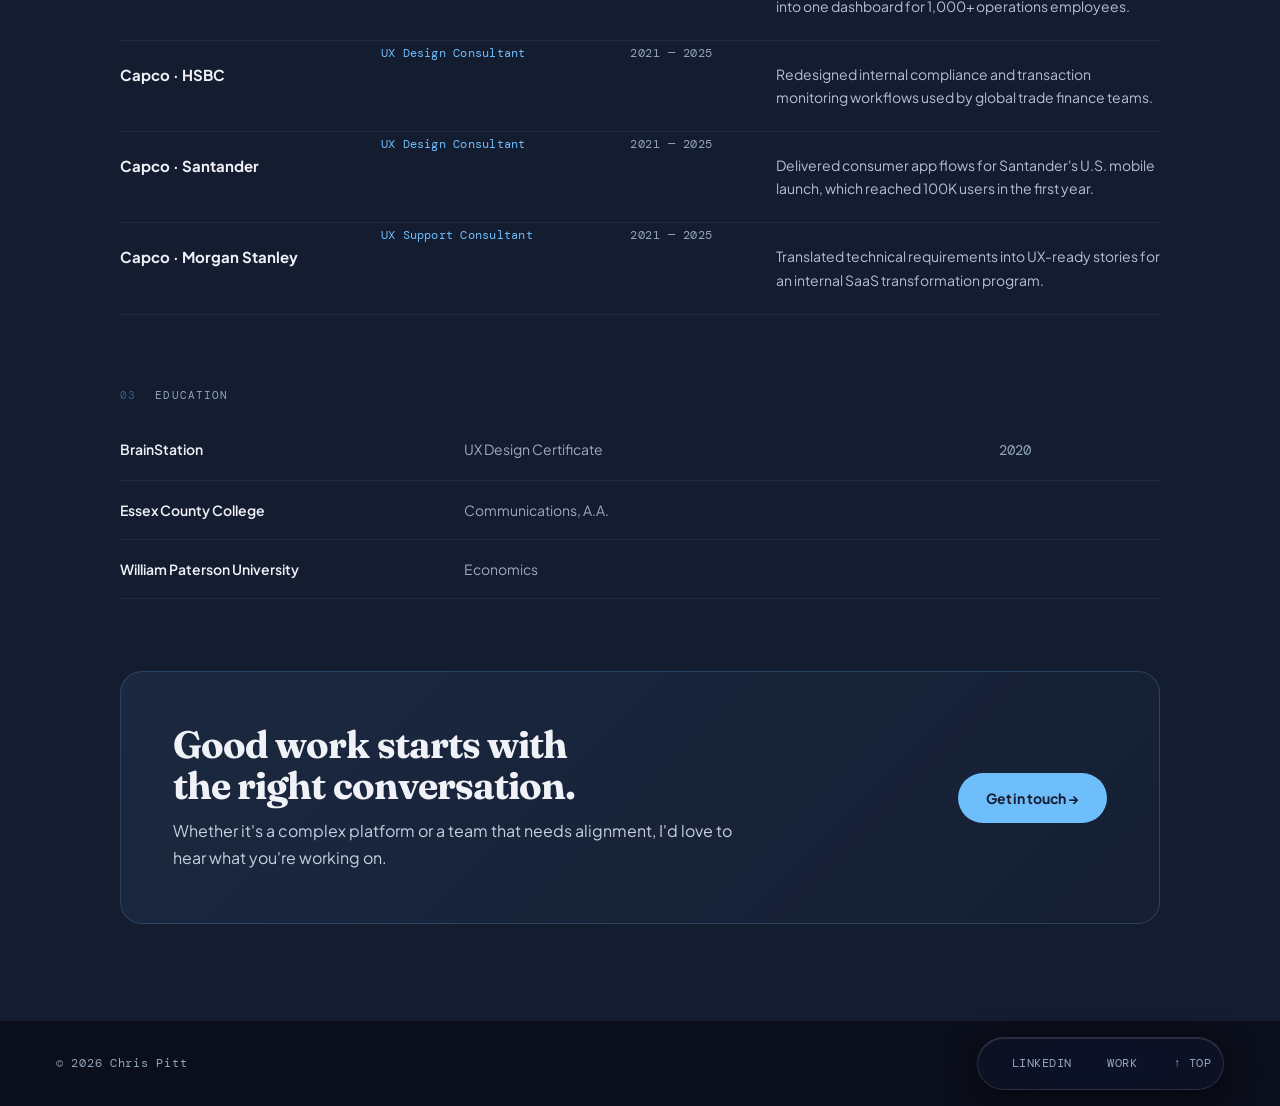
==== commit e0c5f92f: "Mobile + AAA accessibility pass - Fix homepage hero subtitle clipping on mobile (was nowrap, now wra" ====
--- a/about.html
+++ b/about.html
@@ -120,7 +120,7 @@
     footer { padding: 16px 56px; background: rgba(10,14,26,.9); border-top: 1px solid rgba(255,255,255,.06); display: flex; align-items: center; justify-content: space-between; flex-wrap: wrap; gap: 8px; color: var(--subtle); font-family: 'DM Mono', monospace; font-size: 12px; letter-spacing: .06em; position: relative; z-index: 1; }
     .f-copy { white-space: nowrap; }
     .f-flinks { display: flex; align-items: center; gap: 24px; }
-    .f-flink { color: var(--subtle); letter-spacing: .04em; text-transform: uppercase; transition: color .2s var(--ease); }
+    .f-flink { color: var(--subtle); letter-spacing: .04em; text-transform: uppercase; transition: color .2s var(--ease); padding: 10px 6px; display: inline-block; }
     .f-flink:hover { color: var(--accent); }
 
     .reveal { opacity: 0; transform: translateY(18px); transition: opacity .6s var(--ease), transform .6s var(--ease); }
@@ -130,7 +130,7 @@
     .reveal.d3 { transition-delay: .24s; }
 
     /* ── Mobile hamburger ── */
-    .hamburger { display: none; flex-direction: column; justify-content: center; align-items: center; width: 40px; height: 40px; gap: 5px; background: rgba(255,255,255,.06); border: 1px solid rgba(255,255,255,.1); border-radius: 100px; cursor: pointer; transition: background .2s; }
+    .hamburger { display: none; flex-direction: column; justify-content: center; align-items: center; width: 44px; height: 44px; gap: 5px; background: rgba(255,255,255,.06); border: 1px solid rgba(255,255,255,.1); border-radius: 100px; cursor: pointer; transition: background .2s; }
     .hamburger:hover { background: rgba(255,255,255,.1); }
     .hamburger span { display: block; width: 16px; height: 1.5px; background: var(--text); border-radius: 2px; transition: transform .25s var(--ease), opacity .25s; }
     .hamburger.open span:nth-child(1) { transform: translateY(6.5px) rotate(45deg); }
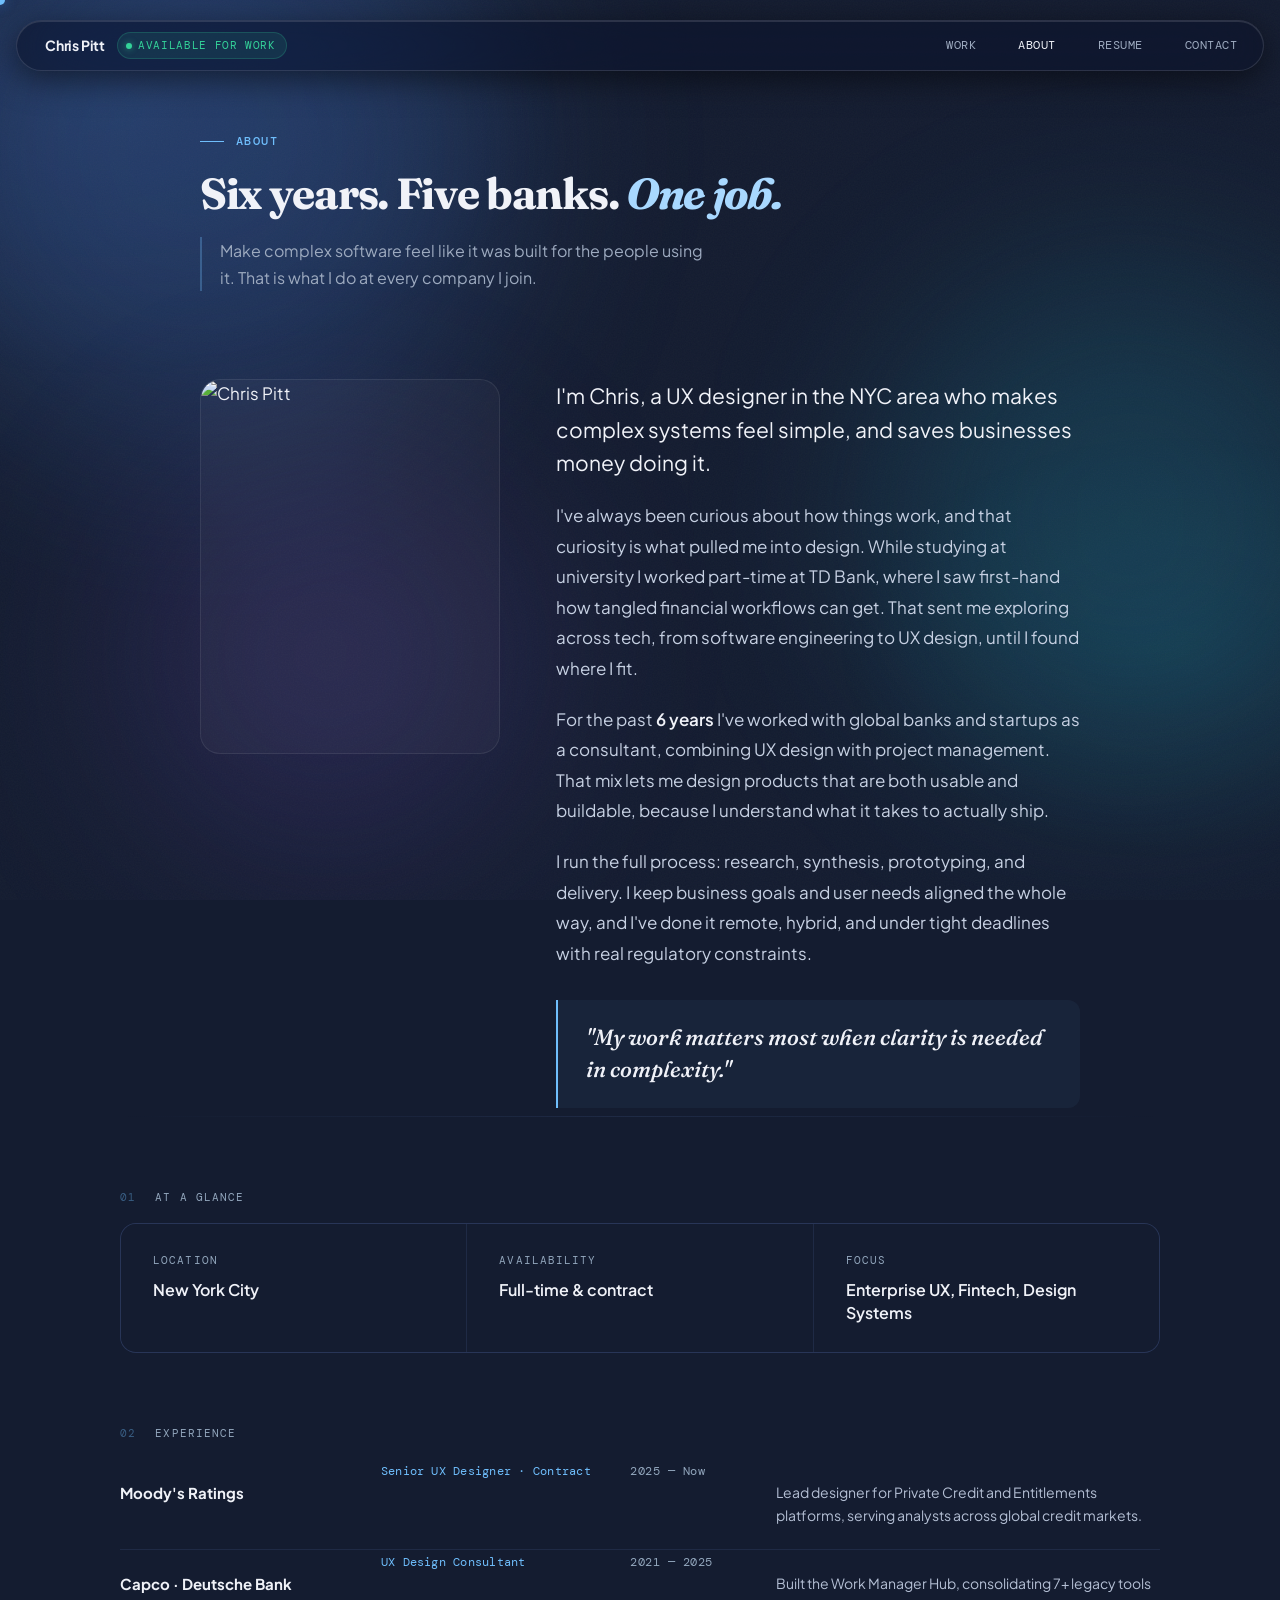
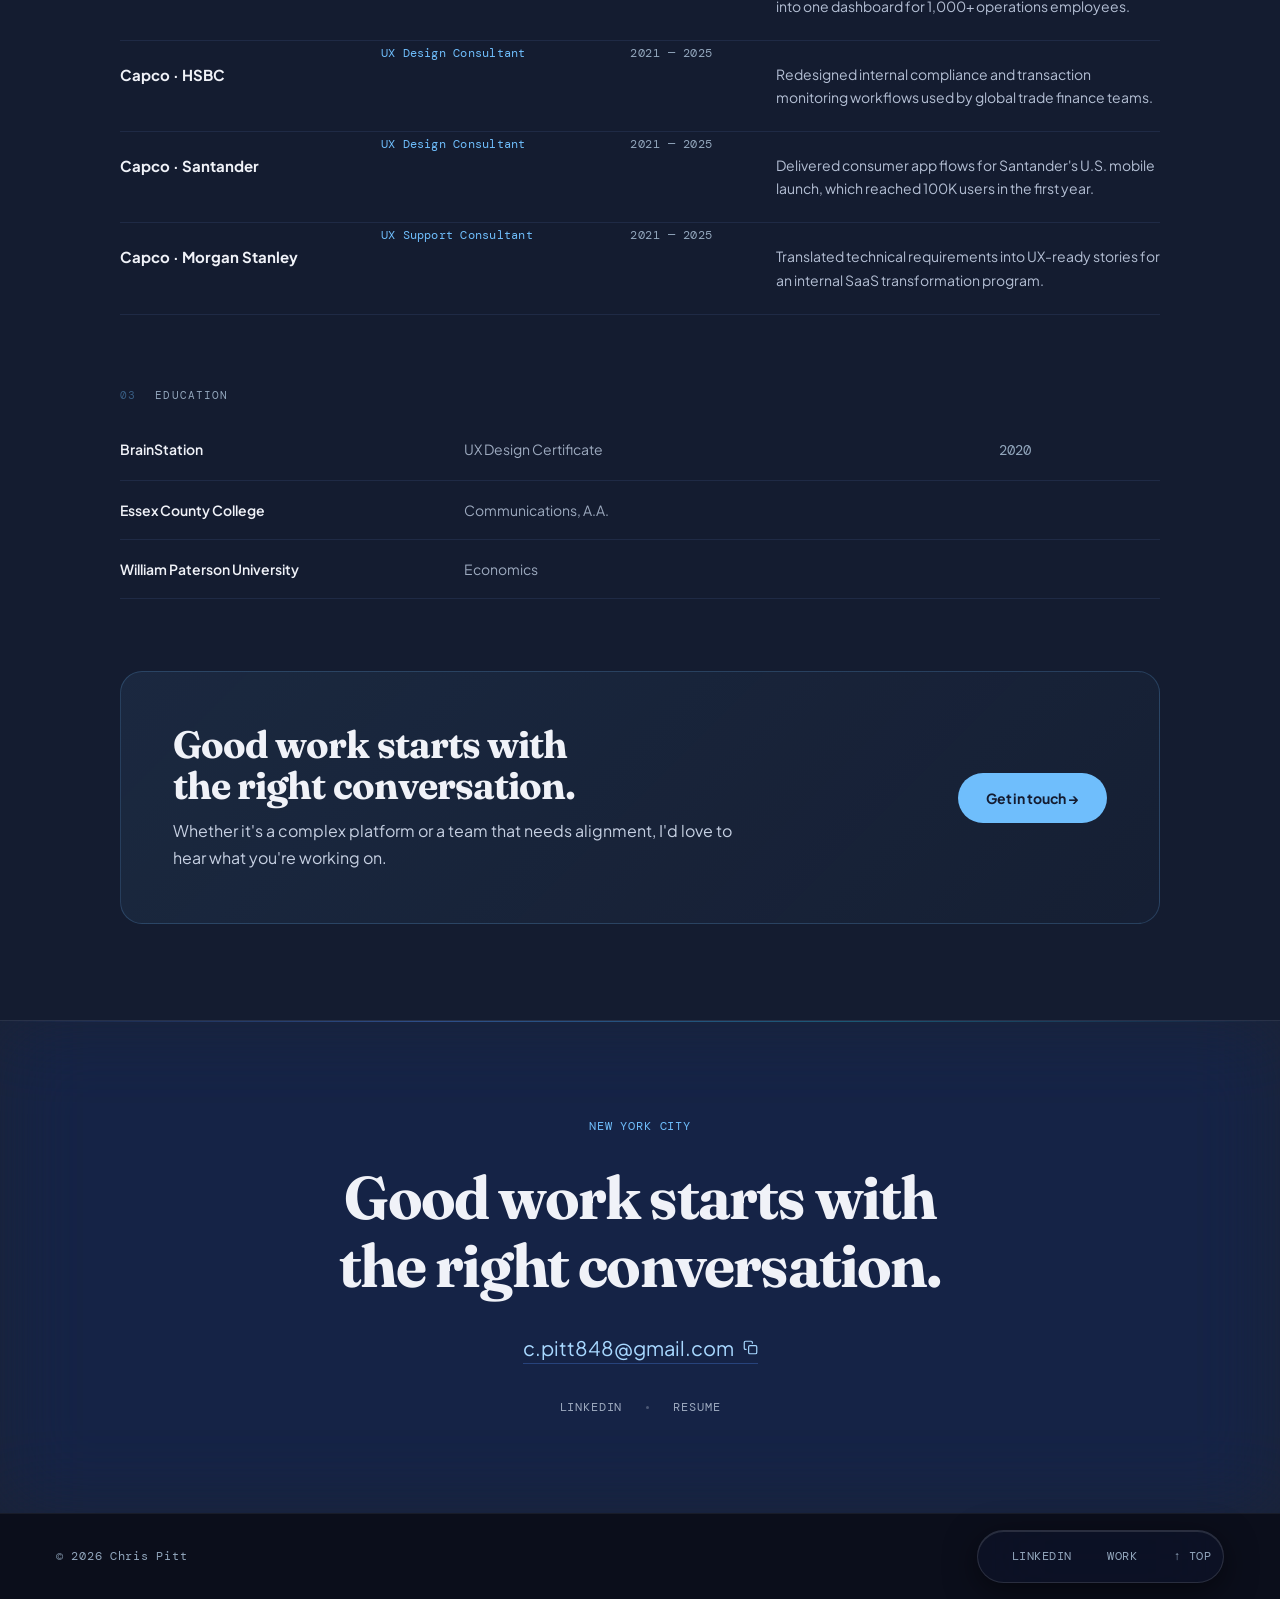
==== commit 339383ce: "Replace contact modal with per-page contact section Kill the contact modal on all four pages and mak" ====
--- a/about.html
+++ b/about.html
@@ -2,7 +2,7 @@
 <html lang="en">
 <head>
   <meta charset="UTF-8" />
-  <meta name="viewport" content="width=device-width, initial-scale=1.0" />
+  <meta name="viewport" content="width=device-width, initial-scale=1.0, viewport-fit=cover" />
   <title>About — Chris Pitt UX Designer</title>
   <meta name="description" content="Senior UX Designer based in New York. 6+ years designing enterprise platforms for global financial institutions." />
   <link rel="preconnect" href="https://fonts.googleapis.com" />
@@ -27,6 +27,10 @@
     #progress-bar { position: fixed; top: 0; left: 0; height: 2px; width: 0%; background: linear-gradient(90deg, var(--accent), #A8D8FF); z-index: 9998; transition: width .1s linear; box-shadow: 0 0 8px rgba(111,190,252,.5); }
     #cur { width: 10px; height: 10px; background: var(--accent); border-radius: 50%; position: fixed; top: 0; left: 0; pointer-events: none; z-index: 9999; transform: translate(-50%,-50%); transition: width .2s var(--ease), height .2s var(--ease), opacity .2s; box-shadow: 0 0 12px rgba(79,142,247,.5); }
     body.ch #cur { width: 36px; height: 36px; opacity: .6; }
+    @media (hover: none), (pointer: coarse) {
+      #cur { display: none !important; }
+      body, a, button, .nav-link { cursor: auto !important; }
+    }
 
     .bg-orbs { position: fixed; inset: 0; pointer-events: none; z-index: 0; overflow: hidden; }
     .bg-orb { position: absolute; border-radius: 50%; filter: blur(100px); animation: drift 22s ease-in-out infinite; }
@@ -41,7 +45,7 @@
     main, header, footer { position: relative; z-index: 1; }
 
     /* ── Nav ── */
-    .site-header { position: fixed; top: 20px; left: 50%; transform: translateX(-50%); z-index: 100; width: calc(100% - 32px); max-width: 1400px; }
+    .site-header { position: fixed; top: calc(20px + env(safe-area-inset-top)); left: 50%; transform: translateX(-50%); z-index: 100; width: calc(100% - 32px - env(safe-area-inset-left) - env(safe-area-inset-right)); max-width: 1400px; }
     nav { display: flex; align-items: center; justify-content: space-between; padding: 6px 6px 6px 28px; background: rgba(15,20,40,.65); backdrop-filter: blur(40px) saturate(200%); -webkit-backdrop-filter: blur(40px) saturate(200%); border: 1px solid rgba(255,255,255,.12); border-radius: 100px; box-shadow: inset 0 1px 0 rgba(255,255,255,.12), 0 8px 32px rgba(0,0,0,.5); }
     .nav-logo { font-size: 14px; font-weight: 700; color: var(--text); letter-spacing: -.015em; }
     .nav-links { display: flex; align-items: center; gap: 2px; }
@@ -136,10 +140,11 @@
     .hamburger.open span:nth-child(1) { transform: translateY(6.5px) rotate(45deg); }
     .hamburger.open span:nth-child(2) { opacity: 0; transform: scaleX(0); }
     .hamburger.open span:nth-child(3) { transform: translateY(-6.5px) rotate(-45deg); }
-    .nav-drawer { display: none; position: fixed; inset: 0; z-index: 199; background: rgba(10,14,26,.97); backdrop-filter: blur(40px); -webkit-backdrop-filter: blur(40px); flex-direction: column; align-items: center; justify-content: center; gap: 8px; opacity: 0; pointer-events: none; transition: opacity .28s var(--ease); }
-    .nav-drawer.open { opacity: 1; pointer-events: all; }
-    .nav-drawer a { font-family: 'Fraunces', serif; font-size: clamp(36px, 10vw, 56px); font-weight: 700; letter-spacing: -.03em; color: var(--muted); transition: color .2s; }
-    .nav-drawer a:hover { color: var(--text); }
+    .nav-drawer { display: none; position: fixed; top: calc(74px + env(safe-area-inset-top)); right: calc(16px + env(safe-area-inset-right)); z-index: 199; flex-direction: column; min-width: 190px; padding: 8px; background: rgba(15,20,40,.92); backdrop-filter: blur(40px) saturate(180%); -webkit-backdrop-filter: blur(40px) saturate(180%); border: 1px solid rgba(255,255,255,.12); border-radius: 18px; box-shadow: 0 16px 44px rgba(0,0,0,.5), inset 0 1px 0 rgba(255,255,255,.1); opacity: 0; pointer-events: none; transform: translateY(-8px) scale(0.97); transform-origin: top right; transition: opacity .2s var(--ease), transform .2s var(--ease); }
+    .nav-drawer.open { opacity: 1; pointer-events: all; transform: translateY(0) scale(1); }
+    .nav-drawer a { font-family: 'Plus Jakarta Sans', sans-serif; font-size: 15px; font-weight: 600; color: var(--text); letter-spacing: -.01em; text-align: left; padding: 13px 18px; border-radius: 12px; transition: background .15s var(--ease); }
+    .nav-drawer a:active { background: rgba(255,255,255,.09); }
+    @media (pointer: coarse) { .nav-link { min-height: 44px; display: flex; align-items: center; } }
 
     @media (max-width: 600px) {
       nav { padding: 6px 6px 6px 20px; }
@@ -160,7 +165,7 @@
       .exp-col-role, .exp-col-year { display: none; }
       .quick-facts { grid-template-columns: 1fr; }
       .about-cta { flex-direction: column; padding: 40px 32px; }
-      footer { padding: 24px; }
+      footer { padding: 24px 24px calc(24px + env(safe-area-inset-bottom)); }
     }
 
     @media (max-width: 560px) {
@@ -168,27 +173,29 @@
       .about-cta-h { font-size: 22px; }
     }
 
-    /* ── Contact Modal ── */
-    .cmodal-overlay { position: fixed; inset: 0; z-index: 2000; background: rgba(0,0,0,.72); backdrop-filter: blur(8px); -webkit-backdrop-filter: blur(8px); display: flex; align-items: center; justify-content: center; padding: 24px; opacity: 0; pointer-events: none; transition: opacity .25s var(--ease); }
-    .cmodal-overlay.open { opacity: 1; pointer-events: all; }
-    .cmodal { background: #111827; border: 1px solid rgba(255,255,255,.12); border-radius: 24px; padding: 40px; width: 100%; max-width: 440px; position: relative; transform: translateY(16px) scale(0.98); transition: transform .35s var(--ease); box-shadow: 0 24px 80px rgba(0,0,0,.6), inset 0 1px 0 rgba(255,255,255,.1); }
-    .cmodal-overlay.open .cmodal { transform: translateY(0) scale(1); }
-    .cmodal-close { position: absolute; top: 16px; right: 16px; width: 32px; height: 32px; border-radius: 50%; background: rgba(255,255,255,.08); border: 1px solid rgba(255,255,255,.1); color: var(--muted); font-size: 16px; line-height: 1; display: flex; align-items: center; justify-content: center; outline: none; transition: background .2s var(--ease), color .2s var(--ease); }
-    .cmodal-close:hover { background: rgba(255,255,255,.14); color: var(--text); }
-    .cmodal-avail { display: inline-flex; align-items: center; gap: 6px; background: rgba(52,211,153,.1); border: 1px solid rgba(52,211,153,.2); border-radius: 100px; padding: 4px 10px 4px 8px; margin-bottom: 20px; }
-    .cmodal-avail-dot { width: 6px; height: 6px; border-radius: 50%; background: #34D399; box-shadow: 0 0 6px rgba(52,211,153,.6); flex-shrink: 0; }
-    .cmodal-avail-text { font-family: 'DM Mono', monospace; font-size: 11px; color: #34D399; letter-spacing: .06em; text-transform: uppercase; }
-    .cmodal-h { font-family: 'Fraunces', serif; font-size: 32px; font-weight: 700; letter-spacing: -.03em; margin-bottom: 8px; color: var(--text); }
-    .cmodal-sub { font-size: 14px; color: var(--muted); line-height: 1.6; margin-bottom: 32px; }
-    .cmodal-rows { display: flex; flex-direction: column; gap: 10px; }
-    .cmodal-row { display: flex; align-items: center; justify-content: space-between; background: rgba(255,255,255,.05); border: 1px solid rgba(255,255,255,.08); border-radius: 14px; padding: 18px 20px; transition: background .2s var(--ease), border-color .2s var(--ease); text-decoration: none; color: inherit; }
-    a.cmodal-row:hover { background: rgba(255,255,255,.09); border-color: rgba(111,190,252,.3); }
-    .cmodal-row-label { font-family: 'DM Mono', monospace; font-size: 11px; color: var(--subtle); letter-spacing: .08em; text-transform: uppercase; margin-bottom: 4px; }
-    .cmodal-row-value { font-size: 15px; font-weight: 600; color: var(--text); }
-    .cmodal-copy-btn { font-family: 'DM Mono', monospace; font-size: 11px; color: var(--accent); background: rgba(111,190,252,.1); border: 1px solid rgba(111,190,252,.2); border-radius: 100px; padding: 6px 14px; letter-spacing: .04em; text-transform: uppercase; transition: background .2s var(--ease); flex-shrink: 0; }
-    .cmodal-copy-btn:hover { background: rgba(111,190,252,.2); }
-    .cmodal-arrow { color: var(--accent); font-size: 18px; transition: transform .2s var(--ease); flex-shrink: 0; }
-    a.cmodal-row:hover .cmodal-arrow { transform: translateX(3px); }
+    /* ── Contact section ── */
+    .fcta { background: rgba(255,255,255,.03); backdrop-filter: blur(40px) saturate(180%); -webkit-backdrop-filter: blur(40px) saturate(180%); border-top: 1px solid rgba(255,255,255,.07); padding: 96px 48px; display: flex; flex-direction: column; align-items: center; text-align: center; position: relative; overflow: hidden; scroll-margin-top: 92px; }
+    .fcta::before { content: ''; position: absolute; top: 0; left: 0; right: 0; height: 1px; background: linear-gradient(90deg, transparent, rgba(79,142,247,.4), rgba(34,211,238,.3), transparent); }
+    .fcta-eye { font-family: 'DM Mono', monospace; font-size: 12px; color: var(--accent); letter-spacing: .07em; text-transform: uppercase; margin-bottom: 28px; }
+    .fcta-h { font-family: 'Fraunces', serif; font-size: clamp(28px, 5vw, 60px); font-weight: 700; line-height: 1.12; letter-spacing: -.03em; color: var(--text); margin-bottom: 36px; max-width: 900px; }
+    .fcta-email { font-size: clamp(15px, 1.6vw, 20px); font-weight: 400; color: var(--accent-2); border: none; border-bottom: 1px solid rgba(79,142,247,.3); padding: 0 0 3px; background: none; font-family: inherit; cursor: pointer; display: inline-flex; align-items: center; gap: 9px; transition: color .22s, border-color .22s; }
+    .fcta-email:hover { color: var(--text); border-color: var(--accent); }
+    .fcta-email:focus-visible { outline: 2px solid var(--accent); outline-offset: 4px; }
+    .fcta-email .cico { display: inline-flex; }
+    .fcta-email .cico svg { width: 15px; height: 15px; }
+    .fcta-links { display: flex; align-items: center; gap: 24px; margin-top: 34px; }
+    .fcta-link { font-family: 'DM Mono', monospace; font-size: 12px; letter-spacing: .07em; text-transform: uppercase; color: var(--muted); text-decoration: none; transition: color .22s var(--ease); }
+    .fcta-link:hover { color: var(--text); }
+    .fcta-links .dot { width: 3px; height: 3px; border-radius: 50%; background: rgba(157,170,191,.4); }
+    .fcta-email .ico-check { display: none; color: #34D399; }
+    .fcta-email.copied { color: #34D399; border-color: rgba(52,211,153,.45); }
+    .fcta-email.copied .ico-copy { display: none; }
+    .fcta-email.copied .ico-check { display: inline-flex; }
+    .sr-live { position: absolute; width: 1px; height: 1px; padding: 0; margin: -1px; overflow: hidden; clip: rect(0,0,0,0); white-space: nowrap; border: 0; }
+    @media (max-width: 600px) {
+      .fcta { padding: 52px 20px; }
+      .fcta-email { padding: 6px 4px 4px; }
+    }
   </style>
 </head>
 <body>
@@ -214,7 +221,7 @@
         <li><a href="index.html#work" class="nav-link">Work</a></li>
         <li><a href="about.html" class="nav-link active">About</a></li>
         <li><a href="Chris-Pitt-Resume.pdf" target="_blank" class="nav-link">Resume</a></li>
-        <li><a href="#" class="nav-link" data-contact>Contact</a></li>
+        <li><a href="#contact" class="nav-link">Contact</a></li>
       </ul>
       <button class="hamburger" aria-label="Open menu" aria-expanded="false" id="ham">
         <span></span><span></span><span></span>
@@ -227,7 +234,7 @@
     <a href="index.html#work" class="drawer-link">Work</a>
     <a href="about.html" class="drawer-link">About</a>
     <a href="Chris-Pitt-Resume.pdf" target="_blank" class="drawer-link">Resume</a>
-    <a href="#" class="drawer-link" data-contact>Contact</a>
+    <a href="#contact" class="drawer-link">Contact</a>
   </nav>
 
   <main>
@@ -353,11 +360,27 @@
           <h2 class="about-cta-h">Good work starts with<br>the right conversation.</h2>
           <p class="about-cta-text">Whether it's a complex platform or a team that needs alignment, I'd love to hear what you're working on.</p>
         </div>
-        <a href="#" class="btn-primary" data-contact>Get in touch →</a>
+        <a href="#contact" class="btn-primary">Get in touch →</a>
       </div>
 
     </div>
   </main>
+
+  <section class="fcta" id="contact" aria-labelledby="fcta-h">
+    <p class="fcta-eye">New York City</p>
+    <h2 id="fcta-h" class="fcta-h">Good work starts with<br/>the right conversation.</h2>
+    <button type="button" class="fcta-email" data-copy-email aria-label="Copy email address c.pitt848@gmail.com">
+      <span class="fcta-email-label">c.pitt848@gmail.com</span>
+      <span class="cico ico-copy" aria-hidden="true"><svg viewBox="0 0 24 24" fill="none" stroke="currentColor" stroke-width="1.9" stroke-linecap="round" stroke-linejoin="round"><rect x="9" y="9" width="13" height="13" rx="2"/><path d="M5 15H4a2 2 0 0 1-2-2V4a2 2 0 0 1 2-2h9a2 2 0 0 1 2 2v1"/></svg></span>
+      <span class="cico ico-check" aria-hidden="true"><svg viewBox="0 0 24 24" fill="none" stroke="currentColor" stroke-width="2.2" stroke-linecap="round" stroke-linejoin="round"><path d="M20 6 9 17l-5-5"/></svg></span>
+    </button>
+    <div class="fcta-links">
+      <a href="https://www.linkedin.com/in/chris-pitt1/" class="fcta-link" target="_blank" rel="noopener">LinkedIn</a>
+      <span class="dot" aria-hidden="true"></span>
+      <a href="Chris-Pitt-Resume.pdf" class="fcta-link" target="_blank" rel="noopener">Resume</a>
+    </div>
+    <span class="sr-live" aria-live="polite"></span>
+  </section>
 
   <footer>
     <span class="f-copy">© 2026 Chris Pitt</span>
@@ -370,6 +393,8 @@
 
   <script>
     const cur = document.getElementById('cur');
+    if (navigator.maxTouchPoints > 0 || 'ontouchstart' in window || matchMedia('(pointer: coarse)').matches) cur.style.display = 'none';
+    if (navigator.maxTouchPoints > 0 || 'ontouchstart' in window || matchMedia('(pointer: coarse)').matches) document.querySelectorAll('a[href$="Resume.pdf"]').forEach(a => a.removeAttribute('target'));
     document.addEventListener('mousemove', e => { cur.style.left = e.clientX + 'px'; cur.style.top = e.clientY + 'px'; });
     document.querySelectorAll('a, button').forEach(el => {
       el.addEventListener('mouseenter', () => document.body.classList.add('ch'));
@@ -393,71 +418,47 @@
       pc.appendChild(p);
     }
 
-    // Hamburger
+    // Hamburger dropdown menu
     const ham = document.getElementById('ham');
     const drawer = document.getElementById('drawer');
-    ham.addEventListener('click', () => {
+    const closeMenu = () => {
+      drawer.classList.remove('open');
+      ham.classList.remove('open');
+      ham.setAttribute('aria-expanded', 'false');
+    };
+    ham.addEventListener('click', (e) => {
+      e.stopPropagation();
       const open = drawer.classList.toggle('open');
       ham.classList.toggle('open', open);
       ham.setAttribute('aria-expanded', open);
-      document.body.style.overflow = open ? 'hidden' : '';
     });
-    document.querySelectorAll('.drawer-link').forEach(l => {
-      l.addEventListener('click', () => {
-        drawer.classList.remove('open');
-        ham.classList.remove('open');
-        ham.setAttribute('aria-expanded', 'false');
-        document.body.style.overflow = '';
+    document.querySelectorAll('.drawer-link').forEach(l => l.addEventListener('click', closeMenu));
+    document.addEventListener('click', (e) => {
+      if (drawer.classList.contains('open') && !drawer.contains(e.target) && !ham.contains(e.target)) closeMenu();
+    });
+    document.addEventListener('keydown', (e) => { if (e.key === 'Escape') closeMenu(); });
+  </script>
+
+  <script>
+    (function() {
+      document.querySelectorAll('[data-copy-email]').forEach(function(btn) {
+        var label = btn.querySelector('.fcta-email-label');
+        var live = btn.parentElement.querySelector('.sr-live');
+        var original = label ? label.textContent : '';
+        btn.addEventListener('click', function() {
+          try { navigator.clipboard.writeText('c.pitt848@gmail.com'); } catch(e){}
+          if (label) label.textContent = 'Copied to clipboard';
+          btn.classList.add('copied');
+          if (live) live.textContent = 'Email address copied to clipboard';
+          clearTimeout(btn._t);
+          btn._t = setTimeout(function() {
+            if (label) label.textContent = original;
+            btn.classList.remove('copied');
+            if (live) live.textContent = '';
+          }, 1800);
+        });
       });
-    });
-  </script>
-
-  <!-- Contact Modal -->
-  <div id="cmodal" class="cmodal-overlay" role="dialog" aria-modal="true" aria-label="Contact Chris Pitt">
-    <div class="cmodal">
-      <button class="cmodal-close" id="cmodal-close" aria-label="Close">×</button>
-      <div class="cmodal-avail"><span class="cmodal-avail-dot"></span><span class="cmodal-avail-text">Available for Work</span></div>
-      <h2 class="cmodal-h">Let's talk.</h2>
-      <p class="cmodal-sub">Available for full-time and contract roles in NYC and remote.</p>
-      <div class="cmodal-rows">
-        <div class="cmodal-row" style="cursor:default;">
-          <div>
-            <div class="cmodal-row-label">Email</div>
-            <div class="cmodal-row-value">c.pitt848@gmail.com</div>
-          </div>
-          <button class="cmodal-copy-btn" id="cmodal-copy">Copy</button>
-        </div>
-        <a href="https://www.linkedin.com/in/chris-pitt1/" target="_blank" rel="noopener" class="cmodal-row">
-          <div>
-            <div class="cmodal-row-label">LinkedIn</div>
-            <div class="cmodal-row-value">linkedin.com/in/chris-pitt1</div>
-          </div>
-          <span class="cmodal-arrow">→</span>
-        </a>
-        <a href="Chris-Pitt-Resume.pdf" target="_blank" class="cmodal-row">
-          <div>
-            <div class="cmodal-row-label">Resume</div>
-            <div class="cmodal-row-value">View PDF</div>
-          </div>
-          <span class="cmodal-arrow">↗</span>
-        </a>
-      </div>
-    </div>
-  </div>
-  <script>
-  (function() {
-    const overlay = document.getElementById('cmodal');
-    const open = e => { if(e) e.preventDefault(); overlay.classList.add('open'); document.body.style.overflow='hidden'; };
-    const close = () => { overlay.classList.remove('open'); document.body.style.overflow=''; };
-    document.getElementById('cmodal-close').addEventListener('click', close);
-    overlay.addEventListener('click', e => { if(e.target===overlay) close(); });
-    document.addEventListener('keydown', e => { if(e.key==='Escape') close(); });
-    document.getElementById('cmodal-copy').addEventListener('click', function() {
-      navigator.clipboard.writeText('c.pitt848@gmail.com');
-      this.textContent='Copied!'; setTimeout(()=>this.textContent='Copy',2000);
-    });
-    document.querySelectorAll('[data-contact]').forEach(el => el.addEventListener('click', open));
-  })();
+    })();
   </script>
 </body>
 </html>
